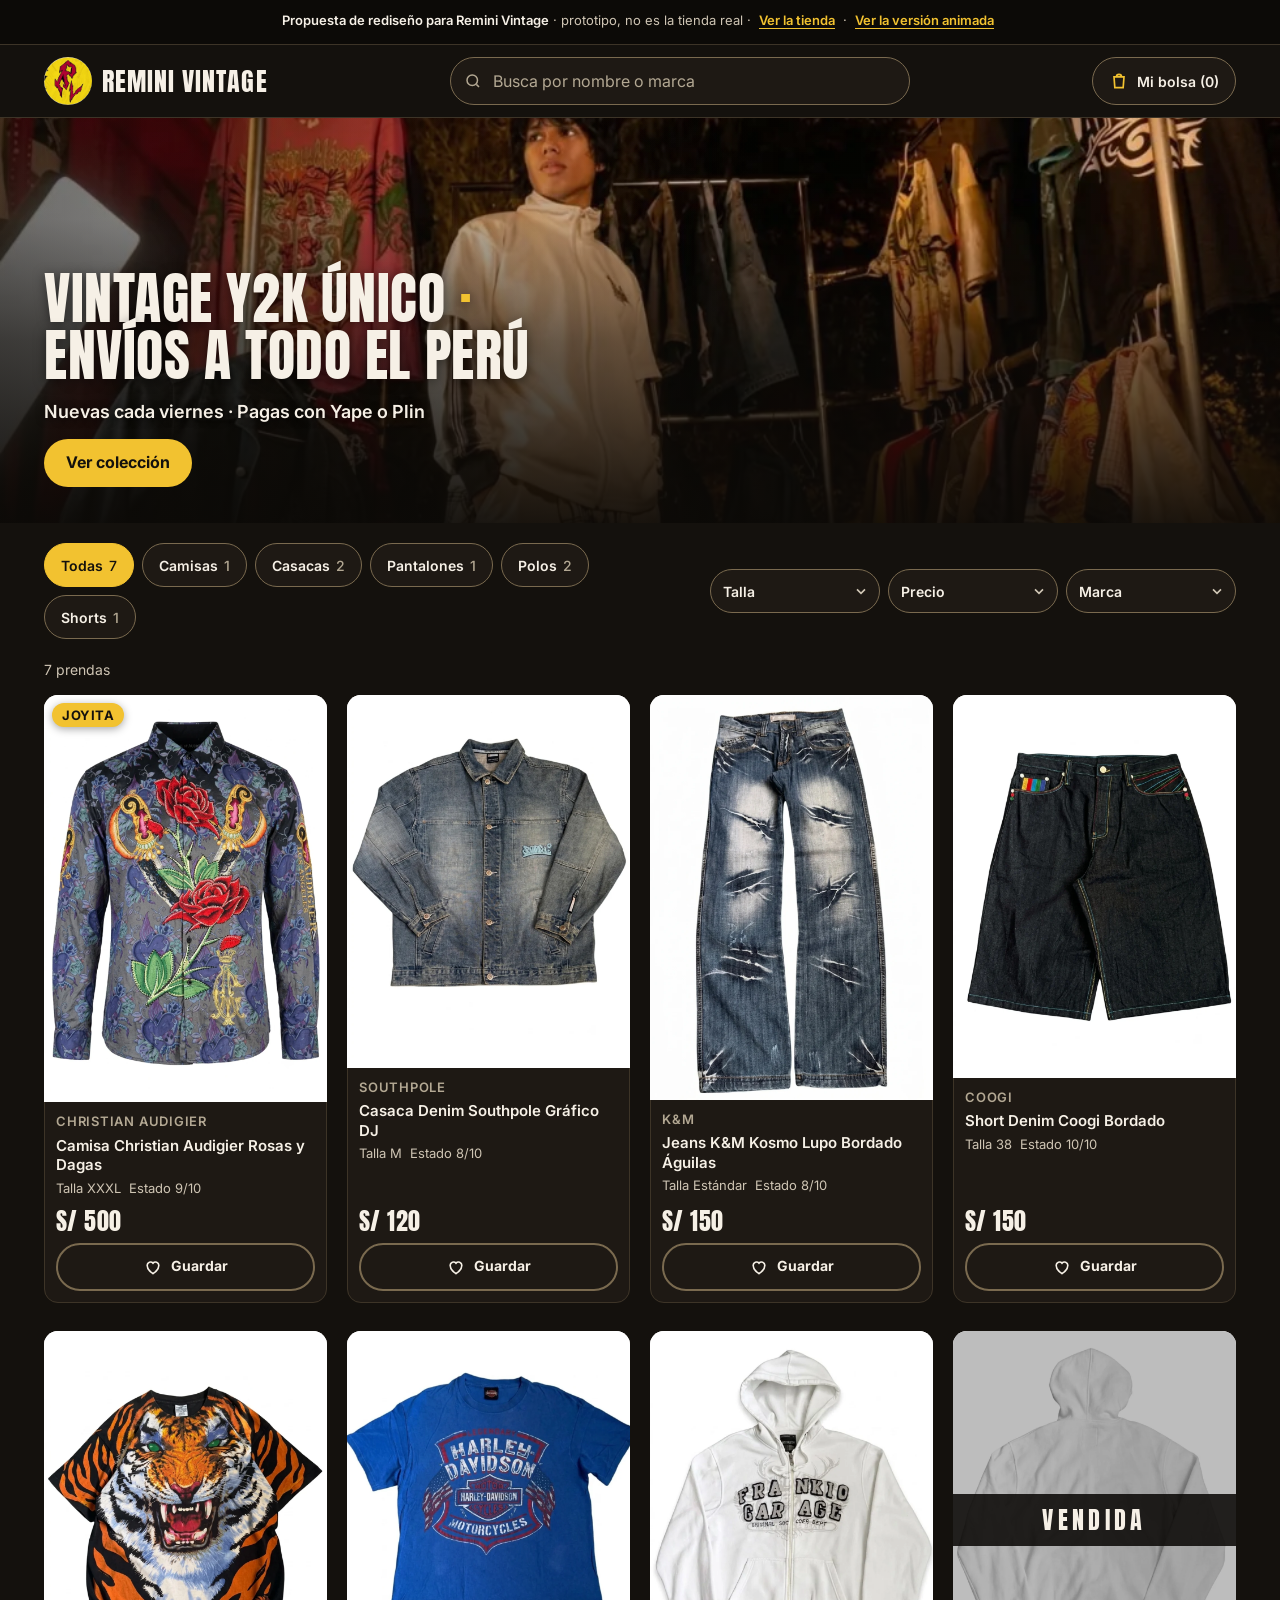
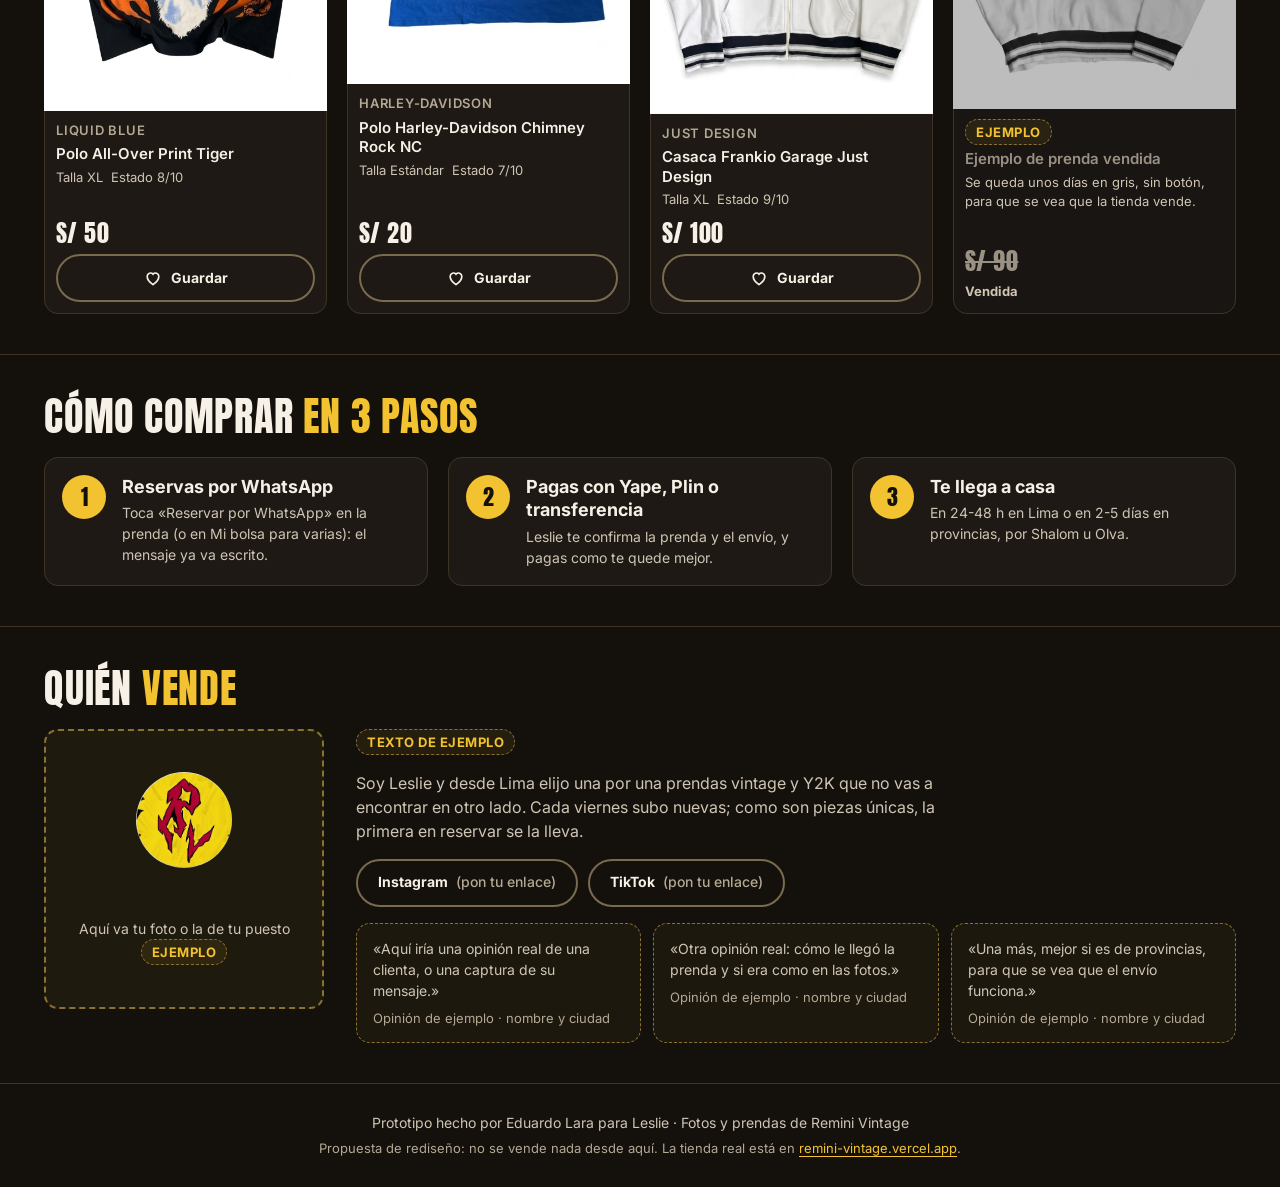
==== sobria/index.html @ 49f40ad4 "Las dos versiones juntas: la animada en la raíz y la sobria en sobria/ (fotos y datos compartidos), " ====
<!doctype html>
<html lang="es-PE">
<head>
  <meta charset="utf-8">
  <meta name="viewport" content="width=device-width, initial-scale=1, viewport-fit=cover">
  <meta name="robots" content="noindex,nofollow">
  <title>Remini Vintage · Ropa vintage y Y2K única con envíos a todo el Perú</title>
  <meta name="description" content="Prendas vintage y Y2K únicas: casacas, polos, camisas, jeans y shorts de marca. Nuevas cada viernes, pagas con Yape o Plin y envíos a todo el Perú.">
  <meta name="theme-color" content="#14110d">

  <!-- Open Graph (muestra). En la tienda real og:image y og:url deben ser URL absolutas. -->
  <meta property="og:type" content="website">
  <meta property="og:locale" content="es_PE">
  <meta property="og:site_name" content="Remini Vintage">
  <meta property="og:title" content="Remini Vintage · Vintage Y2K único, envíos a todo el Perú">
  <meta property="og:description" content="Nuevas cada viernes. Reservas por WhatsApp y pagas con Yape o Plin.">
  <meta property="og:image" content="https://eduardolar.github.io/remini-vintage-propuesta/img/compartir.jpg">
  <meta property="og:url" content="https://eduardolar.github.io/remini-vintage-propuesta/sobria/">
  <meta property="og:image:width" content="1200">
  <meta property="og:image:height" content="630">
  <meta property="og:image:alt" content="Percheros con ropa vintage de noche y una persona con conjunto blanco">
  <meta name="twitter:card" content="summary_large_image">

  <link rel="icon" href="../img/logo-remini.webp" type="image/webp">
  <link rel="preconnect" href="https://fonts.googleapis.com">
  <link rel="preconnect" href="https://fonts.gstatic.com" crossorigin>
  <link rel="stylesheet" href="https://fonts.googleapis.com/css2?family=Anton&family=Inter:wght@400;500;600;700&display=swap">
  <link rel="stylesheet" href="css/estilos.css">
  <link rel="preload" as="image" href="../img/portada.webp" fetchpriority="high">
  <script src="js/comun.js" defer></script>
  <script src="js/portada.js" defer></script>
</head>
<body>
  <a class="saltar" href="#coleccion">Saltar a la colección</a>

  <div class="franja" role="note">
    <div class="contenedor">
      <span><strong>Propuesta de rediseño para Remini Vintage</strong> · prototipo, no es la tienda real ·</span>
      <a href="https://remini-vintage.vercel.app/" rel="noopener">Ver la tienda</a> · <a href="../">Ver la versión animada</a>
    </div>
  </div>

  <header class="cabecera">
    <div class="contenedor">
      <a class="marca" href="index.html">
        <img src="../img/logo-remini.webp" alt="" width="253" height="256">
        <span>Remini Vintage</span>
      </a>

      <form class="buscador" role="search" action="index.html">
        <label class="sr" for="buscar">Buscar por nombre o marca</label>
        <svg viewBox="0 0 24 24" fill="none" stroke="currentColor" stroke-width="2" aria-hidden="true"><circle cx="11" cy="11" r="7"/><path d="m20 20-3.5-3.5"/></svg>
        <input id="buscar" name="q" type="search" placeholder="Busca por nombre o marca" autocomplete="off" enterkeyhint="search">
      </form>

      <button type="button" class="boton-bolsa" data-abrir-bolsa aria-haspopup="dialog">
        <svg viewBox="0 0 24 24" fill="none" stroke="currentColor" stroke-width="2" aria-hidden="true"><path d="M6 7h12l-1 13H7L6 7z"/><path d="M9 7a3 3 0 0 1 6 0"/></svg>
        <span>Mi bolsa (<span data-contador-bolsa>0</span>)</span>
      </button>
    </div>
  </header>

  <main>
    <section class="hero" aria-labelledby="hero-titulo">
      <img src="../img/portada.webp" alt="Puesto nocturno de Remini Vintage: percheros con polos, camisas y casacas, y una persona con conjunto blanco" width="1000" height="599" fetchpriority="high">
      <div class="contenedor hero-texto">
        <h1 id="hero-titulo">Vintage Y2K único <span class="punto" aria-hidden="true">·</span> Envíos a todo el Perú</h1>
        <p>Nuevas cada viernes · Pagas con Yape o Plin</p>
        <a class="boton boton-primario" href="#coleccion">Ver colección</a>
      </div>
    </section>

    <section id="coleccion" class="coleccion contenedor" aria-labelledby="coleccion-titulo">
      <h2 id="coleccion-titulo" class="sr">Colección</h2>

      <div class="controles">
        <ul class="categorias" aria-label="Categorías">
          <li><button type="button" class="chip" data-cat="todas" aria-pressed="true">Todas <span class="chip-cuenta" data-cuenta="todas"></span></button></li>
          <li><button type="button" class="chip" data-cat="camisas" aria-pressed="false">Camisas <span class="chip-cuenta" data-cuenta="camisas"></span></button></li>
          <li><button type="button" class="chip" data-cat="casacas" aria-pressed="false">Casacas <span class="chip-cuenta" data-cuenta="casacas"></span></button></li>
          <li><button type="button" class="chip" data-cat="pantalones" aria-pressed="false">Pantalones <span class="chip-cuenta" data-cuenta="pantalones"></span></button></li>
          <li><button type="button" class="chip" data-cat="polos" aria-pressed="false">Polos <span class="chip-cuenta" data-cuenta="polos"></span></button></li>
          <li><button type="button" class="chip" data-cat="shorts" aria-pressed="false">Shorts <span class="chip-cuenta" data-cuenta="shorts"></span></button></li>
        </ul>

        <div class="filtros" role="group" aria-label="Filtros">
          <div>
            <label class="sr" for="f-talla">Filtrar por talla</label>
            <select id="f-talla" data-filtro="talla">
              <option value="">Talla</option>
            </select>
          </div>
          <div>
            <label class="sr" for="f-precio">Filtrar por precio</label>
            <select id="f-precio" data-filtro="precio">
              <option value="">Precio</option>
              <option value="hasta-100">Hasta S/ 100</option>
              <option value="100-250">S/ 100-250</option>
              <option value="mas-250">Más de S/ 250</option>
            </select>
          </div>
          <div>
            <label class="sr" for="f-marca">Filtrar por marca</label>
            <select id="f-marca" data-filtro="marca">
              <option value="">Marca</option>
            </select>
          </div>
        </div>

        <div class="resumen">
          <p id="resultado" role="status" aria-live="polite">Cargando prendas…</p>
          <button type="button" class="boton-limpiar" data-limpiar hidden>Quitar filtros</button>
        </div>
      </div>

      <ul id="rejilla" class="rejilla" aria-labelledby="coleccion-titulo" aria-busy="true">
        <li class="estado"><span class="cargando" aria-hidden="true"></span><p>Cargando prendas…</p></li>
      </ul>
      <noscript><p class="estado">Para ver las prendas hace falta activar JavaScript.</p></noscript>
    </section>

    <section id="como-comprar" class="seccion" aria-labelledby="como-titulo">
      <div class="contenedor">
        <h2 id="como-titulo" class="titulo-seccion">Cómo comprar <span class="resalte">en 3 pasos</span></h2>
        <ol class="pasos">
          <li class="paso">
            <h3>Reservas por WhatsApp</h3>
            <p>Toca «Reservar por WhatsApp» en la prenda (o en Mi bolsa para varias): el mensaje ya va escrito.</p>
          </li>
          <li class="paso">
            <h3>Pagas con Yape, Plin o transferencia</h3>
            <p>Leslie te confirma la prenda y el envío, y pagas como te quede mejor.</p>
          </li>
          <li class="paso">
            <h3>Te llega a casa</h3>
            <p>En 24-48 h en Lima o en 2-5 días en provincias, por Shalom u Olva.</p>
          </li>
        </ol>
      </div>
    </section>

    <section id="quien-vende" class="seccion" aria-labelledby="quien-titulo">
      <div class="contenedor">
        <h2 id="quien-titulo" class="titulo-seccion">Quién <span class="resalte">vende</span></h2>
        <div class="quien">
          <div class="hueco-foto">
            <img src="../img/logo-remini.webp" alt="Logo de Remini Vintage" width="253" height="256" loading="lazy">
            <p>Aquí va tu foto o la de tu puesto <span class="etiqueta etiqueta-ejemplo">Ejemplo</span></p>
          </div>

          <div class="quien-texto">
            <p><span class="etiqueta etiqueta-ejemplo">Texto de ejemplo</span></p>
            <p>Soy Leslie y desde Lima elijo una por una prendas vintage y Y2K que no vas a encontrar en otro lado. Cada viernes subo nuevas; como son piezas únicas, la primera en reservar se la lleva.</p>
            <ul class="redes">
              <li><a class="boton boton-secundario" href="#">Instagram <span class="pon">(pon tu enlace)</span></a></li>
              <li><a class="boton boton-secundario" href="#">TikTok <span class="pon">(pon tu enlace)</span></a></li>
            </ul>

            <h3 class="sr">Opiniones de clientes</h3>
            <ul class="opiniones">
              <li class="bloque-ejemplo">
                <blockquote>
                  <p>«Aquí iría una opinión real de una clienta, o una captura de su mensaje.»</p>
                  <footer>Opinión de ejemplo · nombre y ciudad</footer>
                </blockquote>
              </li>
              <li class="bloque-ejemplo">
                <blockquote>
                  <p>«Otra opinión real: cómo le llegó la prenda y si era como en las fotos.»</p>
                  <footer>Opinión de ejemplo · nombre y ciudad</footer>
                </blockquote>
              </li>
              <li class="bloque-ejemplo">
                <blockquote>
                  <p>«Una más, mejor si es de provincias, para que se vea que el envío funciona.»</p>
                  <footer>Opinión de ejemplo · nombre y ciudad</footer>
                </blockquote>
              </li>
            </ul>
          </div>
        </div>
      </div>
    </section>
  </main>

  <footer class="pie">
    <div class="contenedor">
      <p>Prototipo hecho por Eduardo Lara para Leslie · Fotos y prendas de Remini Vintage</p>
      <p>Propuesta de rediseño: no se vende nada desde aquí. La tienda real está en <a href="https://remini-vintage.vercel.app/" rel="noopener">remini-vintage.vercel.app</a>.</p>
    </div>
  </footer>

  <dialog id="bolsa" class="bolsa" aria-labelledby="bolsa-titulo">
    <div class="bolsa-interior">
      <div class="bolsa-cabeza">
        <h2 id="bolsa-titulo">Mi bolsa</h2>
        <button type="button" class="boton boton-secundario" data-cerrar-bolsa>Cerrar</button>
      </div>
      <ul id="bolsa-lista" class="bolsa-lista"></ul>
      <div id="bolsa-pie" class="bolsa-pie" hidden></div>
    </div>
  </dialog>

  <p id="aviso" class="aviso" role="status" aria-live="polite"></p>
</body>
</html>
---- sobria/css/estilos.css ----
/* ==========================================================================
   Remini Vintage · propuesta de rediseño (prototipo)
   Un solo modo (oscuro). Todos los colores, radios y tipos salen de los tokens.
   ========================================================================== */

:root {
  color-scheme: dark;

  /* Colores */
  --fondo: #14110d;            /* casi negro cálido */
  --superficie: #1e1914;
  --superficie-2: #2a231b;
  --borde: #3d3427;            /* separadores y tarjetas */
  --borde-control: #7a6a4f;    /* bordes de botones y campos: 3:1 sobre el fondo */
  --texto: #f6f0e6;            /* 17:1 sobre --fondo */
  --texto-suave: #cfc5b4;      /* 11:1 sobre --fondo, 9:1 sobre --superficie */
  --texto-tenue: #b3a893;      /* 7:1 sobre --superficie: mínimo para texto pequeño */
  --acento: #f2c230;           /* amarillo de la marca */
  --acento-claro: #ffd65a;
  --sobre-acento: #14110d;
  --whatsapp: #25d366;
  --whatsapp-claro: #4be283;
  --sobre-whatsapp: #0a2414;   /* texto oscuro sobre el verde: 9:1 */
  --vendida: #9a9184;
  --foto-fondo: #ffffff;       /* las fotos de prenda tienen fondo blanco */
  --ejemplo-borde: #8a7330;

  /* Tipografía */
  --fuente-titulos: "Anton", Impact, "Arial Narrow", "Roboto Condensed", sans-serif;
  --fuente-texto: "Inter", system-ui, -apple-system, "Segoe UI", Roboto, Arial, sans-serif;
  --texto-xs: 0.8125rem;   /* 13 px: lo más pequeño que se usa */
  --texto-s: 0.875rem;     /* 14 px */
  --texto-m: 1rem;         /* 16 px */
  --texto-l: 1.125rem;     /* 18 px */

  /* Formas y espacios */
  --radio: 14px;
  --radio-pequeno: 10px;
  --radio-pastilla: 999px;
  --ancho-max: 1240px;
  --margen: 16px;
  --tactil: 48px;          /* alto mínimo de botones y enlaces */
  --alto-barra: 72px;      /* barra fija de la ficha */
  --sombra: 0 10px 30px rgb(0 0 0 / 0.45);
}

@media (min-width: 768px) {
  :root { --margen: 24px; }
}

/* --------------------------------------------------------------------------
   Base
   -------------------------------------------------------------------------- */

*,
*::before,
*::after { box-sizing: border-box; }

html {
  -webkit-text-size-adjust: 100%;
  text-size-adjust: 100%;
}

@media (prefers-reduced-motion: no-preference) {
  html { scroll-behavior: smooth; }
}

body {
  margin: 0;
  background: var(--fondo);
  color: var(--texto);
  font-family: var(--fuente-texto);
  font-size: var(--texto-m);
  line-height: 1.5;
  min-height: 100vh;
}

body:has(dialog[open]) { overflow: hidden; }

img { display: block; max-width: 100%; height: auto; }

h1, h2, h3, p, ul, ol, figure { margin: 0; }
ul, ol { padding: 0; }

a { color: var(--acento); text-underline-offset: 3px; }
a:hover { color: var(--acento-claro); }

button, input, select { font: inherit; color: inherit; }
button { cursor: pointer; }

:focus-visible {
  outline: 2px solid var(--acento);
  outline-offset: 2px;
}

/* Las anclas no quedan escondidas bajo la franja fija */
[id] { scroll-margin-top: 72px; }

.sr {
  position: absolute !important;
  width: 1px; height: 1px;
  padding: 0; margin: -1px;
  overflow: hidden; clip: rect(0 0 0 0);
  white-space: nowrap; border: 0;
}

.contenedor {
  width: 100%;
  max-width: var(--ancho-max);
  margin-inline: auto;
  padding-inline: var(--margen);
}

.saltar {
  position: absolute;
  left: 8px; top: -100px;
  z-index: 100;
  background: var(--acento);
  color: var(--sobre-acento);
  padding: 12px 16px;
  border-radius: var(--radio-pequeno);
  font-weight: 700;
}
.saltar:focus { top: 8px; color: var(--sobre-acento); }

/* --------------------------------------------------------------------------
   Franja fija "esto es un prototipo"
   -------------------------------------------------------------------------- */

.franja {
  position: sticky;
  top: 0;
  z-index: 40;
  background: #0c0a07;
  border-bottom: 1px solid var(--borde);
  color: var(--texto-suave);
  font-size: var(--texto-xs);
  line-height: 1.35;
}
.franja .contenedor {
  min-height: 44px;
  padding-block: 6px;
  text-align: center;
}
.franja strong { color: var(--texto); font-weight: 600; }
.franja a {
  display: inline-block;
  padding: 6px 4px;
  font-weight: 600;
  position: relative;
}
/* Zona táctil de 48 px sin engordar la franja */
.franja a::after {
  content: "";
  position: absolute;
  inset: -10px -6px;
}

/* --------------------------------------------------------------------------
   Cabecera
   -------------------------------------------------------------------------- */

.cabecera {
  background: var(--fondo);
  border-bottom: 1px solid var(--borde);
}
.cabecera .contenedor {
  display: grid;
  grid-template-columns: 1fr auto;
  grid-template-areas:
    "marca bolsa"
    "buscar buscar";
  align-items: center;
  gap: 8px 12px;
  padding-block: 10px 12px;
}

.marca {
  grid-area: marca;
  display: inline-flex;
  align-items: center;
  gap: 10px;
  min-height: var(--tactil);
  color: var(--texto);
  text-decoration: none;
  justify-self: start;
}
.marca:hover { color: var(--texto); }
.marca img {
  width: 42px;
  height: 42px;
  border-radius: 50%;
  object-fit: cover;
  flex: none;
}
.marca span {
  font-family: var(--fuente-titulos);
  font-size: 1.375rem;
  letter-spacing: 0.04em;
  line-height: 1;
  text-transform: uppercase;
  white-space: nowrap;
}

.buscador {
  grid-area: buscar;
  position: relative;
}
.buscador svg {
  position: absolute;
  left: 14px; top: 50%;
  width: 18px; height: 18px;
  transform: translateY(-50%);
  color: var(--texto-tenue);
  pointer-events: none;
}
.buscador input {
  width: 100%;
  min-height: var(--tactil);
  padding: 10px 14px 10px 42px;
  border-radius: var(--radio-pastilla);
  border: 1px solid var(--borde-control);
  background: var(--superficie);
  font-size: var(--texto-m); /* 16 px: iOS no hace zoom */
}
.buscador input::placeholder { color: var(--texto-tenue); opacity: 1; }
.buscador input:hover { border-color: var(--acento); }
.buscador input:focus-visible { outline-offset: 0; border-color: var(--acento); }

.boton-bolsa {
  grid-area: bolsa;
  display: inline-flex;
  align-items: center;
  gap: 8px;
  min-height: var(--tactil);
  padding: 0 16px;
  border-radius: var(--radio-pastilla);
  border: 1px solid var(--borde-control);
  background: var(--superficie);
  font-weight: 600;
  font-size: var(--texto-s);
  white-space: nowrap;
}
.boton-bolsa:hover { border-color: var(--acento); }
.boton-bolsa svg { width: 20px; height: 20px; color: var(--acento); flex: none; }

/* Móviles estrechos (360-399 px): todo cabe en una fila */
@media (max-width: 399px) {
  .marca { gap: 8px; }
  .marca img { width: 36px; height: 36px; }
  .marca span { font-size: 1.125rem; }
  .boton-bolsa { padding: 0 12px; gap: 6px; }
}

@media (min-width: 768px) {
  .cabecera .contenedor {
    grid-template-columns: auto 1fr auto;
    grid-template-areas: "marca buscar bolsa";
    gap: 24px;
    padding-block: 12px;
  }
  .buscador { max-width: 460px; width: 100%; justify-self: center; }
  .marca span { font-size: 1.625rem; }
  .marca img { width: 48px; height: 48px; }
}

/* --------------------------------------------------------------------------
   Botones
   -------------------------------------------------------------------------- */

.boton {
  display: inline-flex;
  align-items: center;
  justify-content: center;
  gap: 8px;
  min-height: var(--tactil);
  padding: 10px 20px;
  border-radius: var(--radio-pastilla);
  border: 2px solid transparent;
  font-weight: 700;
  font-size: var(--texto-m);
  line-height: 1.2;
  text-decoration: none;
  text-align: center;
  transition: background-color 0.15s, border-color 0.15s, color 0.15s;
}
.boton svg { width: 20px; height: 20px; flex: none; }

.boton-primario { background: var(--acento); color: var(--sobre-acento); }
.boton-primario:hover { background: var(--acento-claro); color: var(--sobre-acento); }

.boton-secundario {
  background: transparent;
  color: var(--texto);
  border-color: var(--borde-control);
}
.boton-secundario:hover { border-color: var(--acento); color: var(--texto); }

.boton-whatsapp { background: var(--whatsapp); color: var(--sobre-whatsapp); }
.boton-whatsapp:hover { background: var(--whatsapp-claro); color: var(--sobre-whatsapp); }

/* Guardar: contorno; guardada: relleno amarillo */
.boton-guardar {
  background: transparent;
  color: var(--texto);
  border-color: var(--borde-control);
  font-size: var(--texto-s);
  padding-inline: 14px;
}
.boton-guardar:hover { border-color: var(--acento); }
.boton-guardar .icono-guardada { display: none; }
.boton-guardar[aria-pressed="true"] {
  background: var(--acento);
  border-color: var(--acento);
  color: var(--sobre-acento);
}
.boton-guardar[aria-pressed="true"] .icono-guardar { display: none; }
.boton-guardar[aria-pressed="true"] .icono-guardada { display: block; }

/* Etiquetas */
.etiqueta {
  display: inline-flex;
  font-family: var(--fuente-texto);
  align-items: center;
  gap: 4px;
  padding: 3px 10px;
  border-radius: var(--radio-pastilla);
  font-size: var(--texto-xs);
  font-weight: 700;
  letter-spacing: 0.04em;
  text-transform: uppercase;
  line-height: 1.4;
}
.etiqueta-joyita { background: var(--acento); color: var(--sobre-acento); }
.etiqueta-ejemplo {
  border: 1px dashed var(--ejemplo-borde);
  color: var(--acento);
  background: rgb(242 194 48 / 0.08);
}

/* Bloque con contenido de ejemplo (aún no existe en la tienda) */
.bloque-ejemplo {
  border: 1px dashed var(--ejemplo-borde);
  border-radius: var(--radio);
  background: rgb(242 194 48 / 0.04);
  padding: 14px 16px;
}
.nota-ejemplo {
  color: var(--texto-tenue);
  font-size: var(--texto-xs);
  font-style: italic;
}

/* --------------------------------------------------------------------------
   Portada (hero)
   -------------------------------------------------------------------------- */

.hero {
  position: relative;
  height: clamp(230px, 40vh, 520px);
  height: clamp(230px, 40svh, 520px);
  overflow: hidden;
  background: #0c0a07;
}
.hero img {
  position: absolute;
  inset: 0;
  width: 100%;
  height: 100%;
  object-fit: cover;
  object-position: 45% 30%;
}
.hero::after {
  content: "";
  position: absolute;
  inset: 0;
  background:
    linear-gradient(to top, rgb(12 10 7 / 0.92) 0%, rgb(12 10 7 / 0.55) 45%, rgb(12 10 7 / 0.1) 75%),
    linear-gradient(to right, rgb(12 10 7 / 0.55), transparent 60%);
}
.hero-texto {
  position: relative;
  z-index: 1;
  height: 100%;
  display: flex;
  flex-direction: column;
  justify-content: flex-end;
  align-items: flex-start;
  gap: 10px;
  padding-block: 20px;
}
.hero h1 {
  font-family: var(--fuente-titulos);
  font-weight: 400;
  font-size: clamp(1.75rem, 7vw, 3.5rem);
  line-height: 1.02;
  letter-spacing: 0.01em;
  text-transform: uppercase;
  max-width: 18ch;
  text-shadow: 0 2px 12px rgb(0 0 0 / 0.5);
}
.hero h1 .punto { color: var(--acento); }
.hero p {
  color: var(--texto);
  font-size: var(--texto-s);
  font-weight: 600;
  text-shadow: 0 1px 8px rgb(0 0 0 / 0.7);
}
@media (min-width: 768px) {
  .hero { height: clamp(300px, 45vh, 560px); height: clamp(300px, 45svh, 560px); }
  .hero-texto { padding-block: 36px; gap: 14px; }
  .hero p { font-size: var(--texto-l); }
}

/* --------------------------------------------------------------------------
   Colección: categorías, filtros y cuadrícula
   -------------------------------------------------------------------------- */

.coleccion { padding-block: 16px 40px; }

.controles {
  display: grid;
  grid-template-columns: minmax(0, 1fr); /* que el carrusel no ensanche la página */
  gap: 10px;
  margin-bottom: 12px;
}

.categorias {
  display: flex;
  gap: 8px;
  overflow-x: auto;
  scroll-snap-type: x proximity;
  scrollbar-width: none;
  /* que el carrusel llegue a los bordes de la pantalla en móvil */
  margin-inline: calc(var(--margen) * -1);
  padding: 4px var(--margen);
  list-style: none;
}
.categorias::-webkit-scrollbar { display: none; }
.categorias li { flex: none; scroll-snap-align: start; }

.chip {
  display: inline-flex;
  align-items: center;
  gap: 6px;
  min-height: 44px;
  padding: 0 16px;
  border-radius: var(--radio-pastilla);
  border: 1px solid var(--borde-control);
  background: var(--superficie);
  color: var(--texto);
  font-weight: 600;
  font-size: var(--texto-s);
  white-space: nowrap;
}
.chip:hover { border-color: var(--acento); }
.chip[aria-pressed="true"] {
  background: var(--acento);
  border-color: var(--acento);
  color: var(--sobre-acento);
}
.chip-cuenta {
  font-weight: 500;
  color: var(--texto-tenue);
}
.chip[aria-pressed="true"] .chip-cuenta { color: var(--sobre-acento); }

.filtros {
  display: grid;
  grid-template-columns: repeat(3, minmax(0, 1fr));
  gap: 8px;
}
.filtros select {
  width: 100%;
  min-height: 44px;
  padding: 8px 30px 8px 12px;
  border-radius: var(--radio-pastilla);
  border: 1px solid var(--borde-control);
  background-color: var(--superficie);
  background-image: url("data:image/svg+xml,%3Csvg xmlns='http://www.w3.org/2000/svg' viewBox='0 0 20 20' fill='none' stroke='%23cfc5b4' stroke-width='2'%3E%3Cpath d='M5 8l5 5 5-5'/%3E%3C/svg%3E");
  background-repeat: no-repeat;
  background-position: right 10px center;
  background-size: 16px;
  appearance: none;
  font-size: var(--texto-s);
  font-weight: 600;
  text-overflow: ellipsis;
}
.filtros select:hover { border-color: var(--acento); }
.filtros select.activo { border-color: var(--acento); color: var(--acento); }
.filtros option { background: var(--superficie); color: var(--texto); }

.resumen {
  display: flex;
  align-items: center;
  justify-content: space-between;
  gap: 12px;
  min-height: 28px;
  color: var(--texto-suave);
  font-size: var(--texto-s);
}
.boton-limpiar {
  min-height: 44px;
  padding: 0 4px;
  background: none;
  border: 0;
  color: var(--acento);
  font-weight: 600;
  font-size: var(--texto-s);
  text-decoration: underline;
  text-underline-offset: 3px;
}
.boton-limpiar[hidden] { display: none; }

@media (min-width: 1024px) {
  .controles {
    grid-template-columns: minmax(0, 1fr) auto;
    align-items: center;
    gap: 12px 24px;
  }
  .categorias {
    flex-wrap: wrap;
    overflow: visible;
    margin-inline: 0;
    padding-inline: 0;
  }
  .filtros { grid-template-columns: repeat(3, 170px); }
  .resumen { grid-column: 1 / -1; }
}

/* Cuadrícula: 2 / 3 / 4 columnas */
.rejilla {
  display: grid;
  grid-template-columns: repeat(2, minmax(0, 1fr));
  gap: 20px 12px;
  list-style: none;
}
@media (min-width: 720px) {
  .rejilla { grid-template-columns: repeat(3, minmax(0, 1fr)); gap: 28px 20px; }
}
@media (min-width: 1024px) {
  .rejilla { grid-template-columns: repeat(4, minmax(0, 1fr)); }
}
.rejilla > li { display: flex; }

/* Tarjeta de prenda */
.tarjeta {
  position: relative;
  display: flex;
  flex-direction: column;
  width: 100%;
  border-radius: var(--radio);
  background: var(--superficie);
  outline: 1px solid var(--borde);
  outline-offset: -1px;
  overflow: hidden;
  transition: outline-color 0.15s;
}
.tarjeta:hover { outline-color: var(--acento); }

.tarjeta-foto {
  position: relative;
  flex: none; /* la foto mantiene el 4:5 aunque la fila sea más alta */
  aspect-ratio: 4 / 5;
  background: var(--foto-fondo);
}
.tarjeta-foto img {
  width: 100%;
  height: 100%;
  object-fit: cover;
  object-position: center 40%;
}
.tarjeta-foto .etiqueta {
  position: absolute;
  top: 8px; left: 8px;
  box-shadow: 0 2px 8px rgb(0 0 0 / 0.35);
}

.tarjeta-cuerpo {
  display: flex;
  flex-direction: column;
  gap: 4px;
  flex: 1;
  padding: 10px 12px 12px;
}
.tarjeta-marca {
  color: var(--texto-tenue);
  font-size: var(--texto-xs);
  font-weight: 600;
  letter-spacing: 0.06em;
  text-transform: uppercase;
}
.tarjeta-nombre {
  font-size: 0.9375rem;
  font-weight: 600;
  line-height: 1.3;
  /* nombre completo, sin recortar con "…" */
  overflow-wrap: anywhere;
}
.tarjeta-nombre a { color: var(--texto); text-decoration: none; }
.tarjeta-nombre a:hover { text-decoration: underline; }
.tarjeta-datos {
  display: flex;
  flex-wrap: wrap;
  gap: 2px 8px;
  color: var(--texto-suave);
  font-size: var(--texto-xs);
}
.tarjeta-pie {
  margin-top: auto;
  padding-top: 6px;
  display: grid;
  gap: 8px;
}
.precio {
  font-family: var(--fuente-titulos);
  font-weight: 400;
  letter-spacing: 0.02em;
  color: var(--texto);
  white-space: nowrap;
}
.tarjeta .precio { font-size: 1.5rem; line-height: 1.1; }
.tarjeta .boton-guardar { width: 100%; position: relative; z-index: 2; }

/* Enlace que cubre toda la tarjeta (sin anidar elementos interactivos) */
.enlace-estirado::after {
  content: "";
  position: absolute;
  inset: 0;
  z-index: 1;
  border-radius: var(--radio);
}
.enlace-estirado:focus-visible { outline: none; }
.enlace-estirado:focus-visible::after {
  outline: 2px solid var(--acento);
  outline-offset: -2px;
}

/* Ejemplo de prenda vendida */
.tarjeta-vendida { background: #191512; }
.tarjeta-vendida:hover { outline-color: var(--borde); }
.tarjeta-vendida img { filter: grayscale(1) contrast(0.85) brightness(0.8); }
.tarjeta-vendida .franja-vendida {
  position: absolute;
  left: 0; right: 0; top: 50%;
  transform: translateY(-50%);
  padding: 8px 0;
  background: rgb(12 10 7 / 0.88);
  color: var(--texto);
  font-family: var(--fuente-titulos);
  font-size: 1.5rem;
  letter-spacing: 0.18em;
  text-align: center;
}
.tarjeta-vendida .tarjeta-nombre,
.tarjeta-vendida .precio { color: var(--vendida); }
.tarjeta-vendida .precio { text-decoration: line-through; text-decoration-thickness: 2px; }

/* Estados de la lista */
.estado {
  grid-column: 1 / -1;
  display: grid;
  justify-items: center;
  gap: 12px;
  padding: 40px 20px;
  border-radius: var(--radio);
  background: var(--superficie);
  outline: 1px solid var(--borde);
  outline-offset: -1px;
  text-align: center;
  color: var(--texto-suave);
}
.estado h2, .estado h3 {
  font-family: var(--fuente-titulos);
  font-weight: 400;
  font-size: 1.5rem;
  letter-spacing: 0.02em;
  text-transform: uppercase;
  color: var(--texto);
}
.estado code {
  background: var(--fondo);
  padding: 2px 8px;
  border-radius: 6px;
  color: var(--acento);
  font-size: var(--texto-s);
}
.estado-error { outline-color: #7a3b2a; }

.cargando {
  display: inline-block;
  width: 28px; height: 28px;
  border-radius: 50%;
  border: 3px solid var(--borde);
  border-top-color: var(--acento);
  animation: girar 0.9s linear infinite;
}
@keyframes girar { to { transform: rotate(360deg); } }

/* --------------------------------------------------------------------------
   Secciones de la portada
   -------------------------------------------------------------------------- */

.seccion { padding-block: 40px; border-top: 1px solid var(--borde); }

.titulo-seccion {
  font-family: var(--fuente-titulos);
  font-weight: 400;
  font-size: clamp(1.75rem, 5vw, 2.5rem);
  line-height: 1.05;
  letter-spacing: 0.02em;
  text-transform: uppercase;
  margin-bottom: 20px;
}
.titulo-seccion .resalte { color: var(--acento); }

.pasos {
  display: grid;
  gap: 12px;
  list-style: none;
  counter-reset: paso;
}
@media (min-width: 768px) {
  .pasos { grid-template-columns: repeat(3, 1fr); gap: 20px; }
}
.paso {
  counter-increment: paso;
  display: grid;
  grid-template-columns: auto 1fr;
  gap: 4px 16px;
  align-content: start;
  padding: 18px;
  border-radius: var(--radio);
  background: var(--superficie);
  outline: 1px solid var(--borde);
  outline-offset: -1px;
}
.paso::before {
  content: counter(paso);
  grid-row: span 2;
  display: grid;
  place-items: center;
  width: 44px; height: 44px;
  border-radius: 50%;
  background: var(--acento);
  color: var(--sobre-acento);
  font-family: var(--fuente-titulos);
  font-size: 1.375rem;
}
.paso h3 { font-size: var(--texto-l); line-height: 1.3; }
.paso p { color: var(--texto-suave); font-size: var(--texto-s); }

.quien {
  display: grid;
  gap: 20px;
}
@media (min-width: 900px) {
  .quien { grid-template-columns: 280px 1fr; gap: 32px; align-items: start; }
}
.hueco-foto {
  display: grid;
  place-items: center;
  gap: 8px;
  aspect-ratio: 1;
  max-width: 280px;
  width: 100%;
  border-radius: var(--radio);
  border: 2px dashed var(--ejemplo-borde);
  background: rgb(242 194 48 / 0.05);
  color: var(--texto-suave);
  text-align: center;
  padding: 20px;
  font-size: var(--texto-s);
}
.hueco-foto img { width: 96px; height: 96px; border-radius: 50%; }
.quien-texto { display: grid; gap: 16px; }
.quien-texto > p { color: var(--texto-suave); max-width: 62ch; }
.redes { display: flex; flex-wrap: wrap; gap: 10px; list-style: none; }
.redes .boton { font-size: var(--texto-s); }
.redes .pon { font-weight: 500; color: var(--texto-tenue); }

.opiniones {
  display: grid;
  gap: 12px;
  list-style: none;
}
@media (min-width: 768px) {
  .opiniones { grid-template-columns: repeat(3, 1fr); }
}
.opiniones blockquote {
  margin: 0;
  height: 100%;
  display: grid;
  gap: 8px;
  align-content: start;
}
.opiniones p { color: var(--texto-suave); font-size: var(--texto-s); }
.opiniones footer { color: var(--texto-tenue); font-size: var(--texto-xs); }

/* --------------------------------------------------------------------------
   Pie
   -------------------------------------------------------------------------- */

.pie {
  border-top: 1px solid var(--borde);
  padding-block: 28px;
  color: var(--texto-suave);
  font-size: var(--texto-s);
  text-align: center;
}
.pie p + p { margin-top: 6px; color: var(--texto-tenue); font-size: var(--texto-xs); }

/* --------------------------------------------------------------------------
   Ficha de prenda
   -------------------------------------------------------------------------- */

.pagina-ficha { padding-bottom: calc(var(--alto-barra) + 16px + env(safe-area-inset-bottom, 0px)); }

.ficha {
  display: grid;
  gap: 16px;
  padding-block: 16px 32px;
  grid-template-areas:
    "cabeza"
    "galeria"
    "detalles";
}
@media (min-width: 900px) {
  .ficha {
    grid-template-columns: minmax(0, 1.1fr) minmax(0, 1fr);
    grid-template-areas:
      "galeria cabeza"
      "galeria detalles";
    grid-template-rows: auto 1fr;
    gap: 20px 40px;
    padding-block: 28px 48px;
  }
}

.migas {
  display: flex;
  flex-wrap: wrap;
  align-items: center;
  gap: 0 6px;
  list-style: none;
  font-size: var(--texto-s);
  color: var(--texto-tenue);
}
.migas a {
  display: inline-flex;
  align-items: center;
  min-height: 44px;
  color: var(--texto-suave);
}
.migas a:hover { color: var(--acento); }
.migas li + li::before { content: "/"; margin-right: 6px; color: var(--texto-tenue); }

.ficha-cabeza { grid-area: cabeza; display: grid; gap: 10px; align-content: start; }
.ficha-marca {
  color: var(--acento);
  font-size: var(--texto-s);
  font-weight: 700;
  letter-spacing: 0.08em;
  text-transform: uppercase;
}
.ficha-titulo {
  display: flex;
  flex-wrap: wrap;
  align-items: baseline;
  justify-content: space-between;
  gap: 4px 16px;
}
.ficha-titulo h1 {
  flex: 1 1 14ch;
  font-size: clamp(1.375rem, 4.5vw, 2rem);
  font-weight: 700;
  line-height: 1.2;
}
.ficha-titulo .precio {
  font-size: clamp(2rem, 7vw, 2.75rem);
  line-height: 1;
  color: var(--acento);
}
.datos-prenda {
  display: flex;
  flex-wrap: wrap;
  gap: 8px;
  list-style: none;
}
.dato {
  display: inline-flex;
  align-items: baseline;
  gap: 6px;
  padding: 6px 12px;
  border-radius: var(--radio-pequeno);
  background: var(--superficie);
  outline: 1px solid var(--borde);
  outline-offset: -1px;
  font-size: var(--texto-s);
  color: var(--texto-suave);
}
.dato b { color: var(--texto); font-weight: 700; }
.dato a { color: var(--texto); }
.dato a:hover { color: var(--acento); }

.envio { display: grid; gap: 6px; font-size: var(--texto-s); }
.envio-cabeza { display: flex; flex-wrap: wrap; align-items: center; gap: 8px; font-weight: 700; }
.envio p { color: var(--texto-suave); }

/* Galería */
.galeria { grid-area: galeria; display: grid; gap: 10px; align-content: start; min-width: 0; }
.galeria-pista {
  display: flex;
  overflow-x: auto;
  scroll-snap-type: x mandatory;
  scrollbar-width: none;
  border-radius: var(--radio);
  background: var(--foto-fondo);
  margin-inline: calc(var(--margen) * -1);
}
@media (min-width: 600px) {
  .galeria-pista { margin-inline: 0; }
}
.galeria-pista::-webkit-scrollbar { display: none; }
.galeria-pista:focus-visible { outline-offset: 2px; }
.galeria-pista figure {
  flex: 0 0 100%;
  scroll-snap-align: center;
  aspect-ratio: 4 / 5;
  max-height: 62vh;
  max-height: 62svh;
}
@media (min-width: 900px) {
  /* foto + miniaturas caben en pantalla y la barra fija no las tapa */
  .galeria-pista figure { max-height: max(400px, calc(100vh - 310px)); max-height: max(400px, calc(100svh - 310px)); }
}
.galeria-pista img {
  width: 100%;
  height: 100%;
  object-fit: contain;
}
.miniaturas {
  display: flex;
  gap: 8px;
  list-style: none;
}
.miniaturas button {
  width: 64px;
  height: 80px;
  padding: 0;
  border-radius: var(--radio-pequeno);
  border: 2px solid transparent;
  background: var(--foto-fondo);
  overflow: hidden;
  opacity: 0.7;
}
.miniaturas button:hover { opacity: 1; }
.miniaturas button[aria-current="true"] { border-color: var(--acento); opacity: 1; }
.miniaturas img { width: 100%; height: 100%; object-fit: cover; }
.galeria-ayuda { color: var(--texto-tenue); font-size: var(--texto-xs); }

/* Detalles */
.ficha-detalles { grid-area: detalles; display: grid; gap: 14px; align-content: start; }
.ficha-detalles h2 {
  display: flex;
  flex-wrap: wrap;
  align-items: center;
  gap: 8px;
  font-family: var(--fuente-titulos);
  font-weight: 400;
  font-size: 1.375rem;
  letter-spacing: 0.03em;
  text-transform: uppercase;
  margin-bottom: 6px;
}
.descripcion { color: var(--texto-suave); }
.medidas {
  font-size: var(--texto-l);
  font-weight: 600;
  font-variant-numeric: tabular-nums;
}
.medidas .hueco { color: var(--texto-tenue); letter-spacing: 0.1em; }
.mini-pasos { display: grid; gap: 6px; padding-left: 20px; color: var(--texto-suave); font-size: var(--texto-s); }
.mini-pasos li::marker { color: var(--acento); font-weight: 700; }

/* Barra fija inferior */
.barra-compra {
  position: fixed;
  left: 0; right: 0; bottom: 0;
  z-index: 30;
  background: rgb(20 17 13 / 0.97);
  border-top: 1px solid var(--borde);
  box-shadow: 0 -8px 24px rgb(0 0 0 / 0.4);
  padding-bottom: env(safe-area-inset-bottom, 0px);
}
.barra-compra[hidden] { display: none; }
.barra-compra .contenedor {
  display: flex;
  align-items: center;
  gap: 8px;
  min-height: var(--alto-barra);
  padding-block: 10px;
  padding-inline: 12px;
}
.barra-compra .precio { font-size: 1.625rem; line-height: 1; margin-right: auto; }
.barra-compra .boton-guardar { flex: none; min-width: var(--tactil); padding-inline: 12px; }
.barra-compra .boton-whatsapp { flex: 0 1 auto; padding-inline: 16px; font-size: 0.9375rem; }
.barra-compra .boton-whatsapp svg { width: 22px; height: 22px; }

/* En pantallas estrechas "Guardar" queda como icono (su nombre sigue ahí para lectores) */
@media (max-width: 419px) {
  .barra-compra .boton-guardar .texto-guardar {
    position: absolute; width: 1px; height: 1px; margin: -1px;
    overflow: hidden; clip: rect(0 0 0 0); white-space: nowrap;
  }
  .barra-compra .boton-guardar { padding-inline: 0; width: var(--tactil); }
  .barra-compra .precio { font-size: 1.375rem; }
  .barra-compra .boton-whatsapp { padding-inline: 12px; gap: 6px; font-size: var(--texto-s); white-space: nowrap; }
  .barra-compra .boton-whatsapp svg { width: 18px; height: 18px; }
}
@media (min-width: 768px) {
  .barra-compra .contenedor { padding-inline: var(--margen); gap: 12px; }
  .barra-compra .precio { font-size: 2rem; }
  .barra-compra .boton-whatsapp { padding-inline: 24px; font-size: var(--texto-m); }
}

/* --------------------------------------------------------------------------
   Mi bolsa (panel lateral)
   -------------------------------------------------------------------------- */

.bolsa {
  margin: 0 0 0 auto;
  padding: 0;
  width: min(420px, 100%);
  height: 100%;
  max-height: 100%;
  max-width: 100%;
  border: 0;
  border-left: 1px solid var(--borde);
  background: var(--fondo);
  color: var(--texto);
  box-shadow: var(--sombra);
}
.bolsa::backdrop { background: rgb(0 0 0 / 0.6); }
.bolsa[open] { display: flex; }
@media (prefers-reduced-motion: no-preference) {
  .bolsa[open] { animation: entrar 0.22s ease-out; }
}
@keyframes entrar { from { transform: translateX(40px); opacity: 0; } }

.bolsa-interior {
  display: flex;
  flex-direction: column;
  width: 100%;
  min-height: 0;
}
.bolsa-cabeza {
  display: flex;
  align-items: center;
  justify-content: space-between;
  gap: 12px;
  padding: 12px var(--margen);
  border-bottom: 1px solid var(--borde);
}
.bolsa-cabeza h2 {
  font-family: var(--fuente-titulos);
  font-weight: 400;
  font-size: 1.625rem;
  letter-spacing: 0.03em;
  text-transform: uppercase;
}
.bolsa-lista {
  flex: 1;
  overflow-y: auto;
  padding: 12px var(--margen);
  display: grid;
  gap: 10px;
  align-content: start;
  list-style: none;
}
.item-bolsa {
  display: grid;
  grid-template-columns: 64px 1fr auto;
  gap: 12px;
  align-items: center;
  padding: 8px;
  border-radius: var(--radio);
  background: var(--superficie);
  outline: 1px solid var(--borde);
  outline-offset: -1px;
}
.item-bolsa img {
  width: 64px;
  height: 80px;
  object-fit: cover;
  border-radius: var(--radio-pequeno);
  background: var(--foto-fondo);
}
.item-bolsa a {
  color: var(--texto);
  font-weight: 600;
  font-size: var(--texto-s);
  line-height: 1.3;
  text-decoration: none;
}
.item-bolsa a:hover { text-decoration: underline; }
.item-bolsa .item-datos { color: var(--texto-tenue); font-size: var(--texto-xs); margin-top: 2px; }
.item-bolsa .precio { font-size: 1.25rem; display: block; margin-top: 4px; }
.boton-quitar {
  min-width: 44px;
  min-height: 44px;
  padding: 0 10px;
  border-radius: var(--radio-pastilla);
  border: 1px solid var(--borde-control);
  background: transparent;
  color: var(--texto-suave);
  font-size: var(--texto-xs);
  font-weight: 600;
}
.boton-quitar:hover { border-color: var(--acento); color: var(--texto); }
.bolsa-vacia {
  display: grid;
  justify-items: center;
  gap: 12px;
  padding: 48px 12px;
  text-align: center;
  color: var(--texto-suave);
}
.bolsa-vacia svg { width: 48px; height: 48px; color: var(--texto-tenue); }
.bolsa-pie {
  display: grid;
  gap: 10px;
  padding: 14px var(--margen) calc(14px + env(safe-area-inset-bottom, 0px));
  border-top: 1px solid var(--borde);
  background: var(--superficie);
}
.bolsa-total {
  display: flex;
  justify-content: space-between;
  align-items: baseline;
  font-weight: 600;
}
.bolsa-total .precio { font-size: 1.75rem; color: var(--acento); }
.bolsa-pie .boton { width: 100%; }

/* Aviso flotante ("Guardada en tu bolsa") */
.aviso {
  position: fixed;
  left: 50%;
  bottom: 16px;
  z-index: 50;
  transform: translateX(-50%);
  max-width: calc(100% - 32px);
  padding: 10px 18px;
  border-radius: var(--radio-pastilla);
  background: var(--texto);
  color: var(--fondo);
  font-weight: 600;
  font-size: var(--texto-s);
  box-shadow: var(--sombra);
  text-align: center;
}
.aviso:empty { display: none; }
.pagina-ficha .aviso { bottom: calc(var(--alto-barra) + env(safe-area-inset-bottom, 0px) + 12px); }

/* --------------------------------------------------------------------------
   Movimiento reducido
   -------------------------------------------------------------------------- */

@media (prefers-reduced-motion: reduce) {
  *,
  *::before,
  *::after {
    animation-duration: 0.01ms !important;
    animation-iteration-count: 1 !important;
    transition-duration: 0.01ms !important;
    scroll-behavior: auto !important;
  }
  .cargando { animation: none; border-top-color: var(--borde); border-right-color: var(--acento); }
}
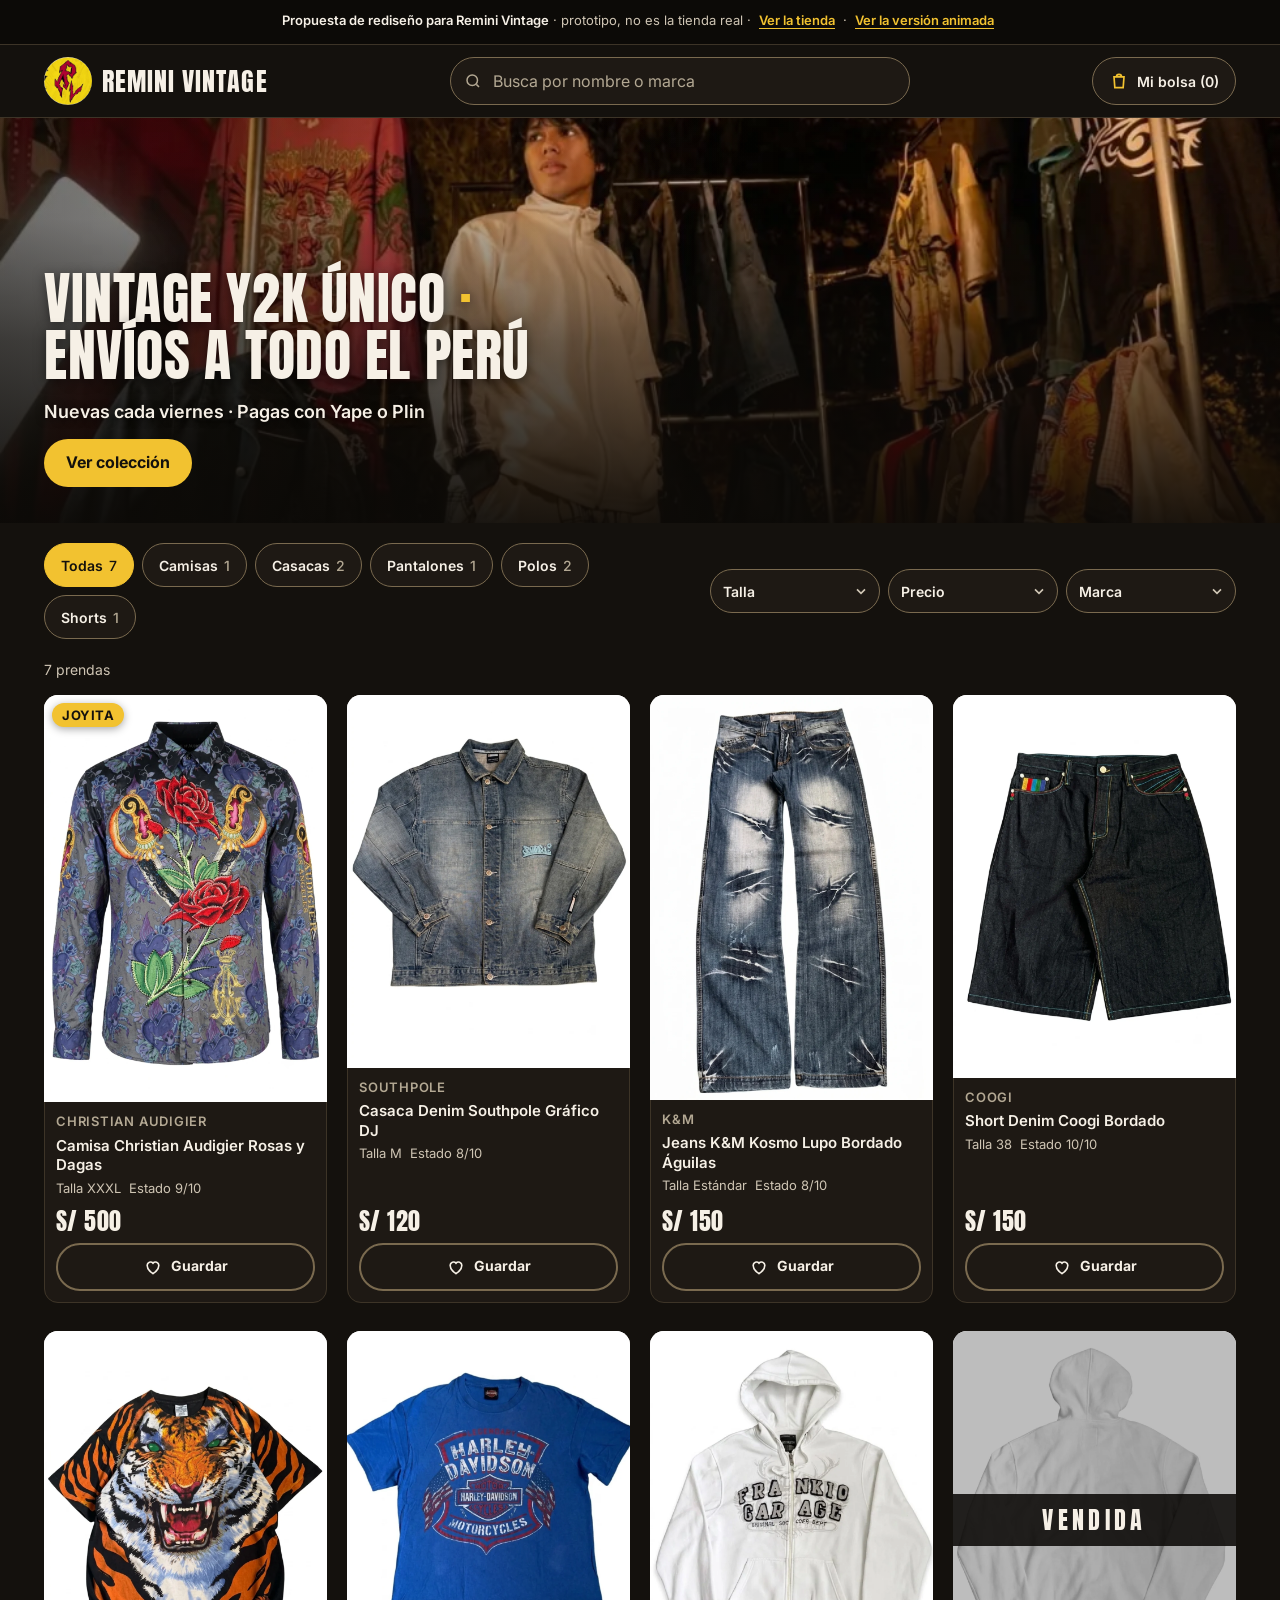
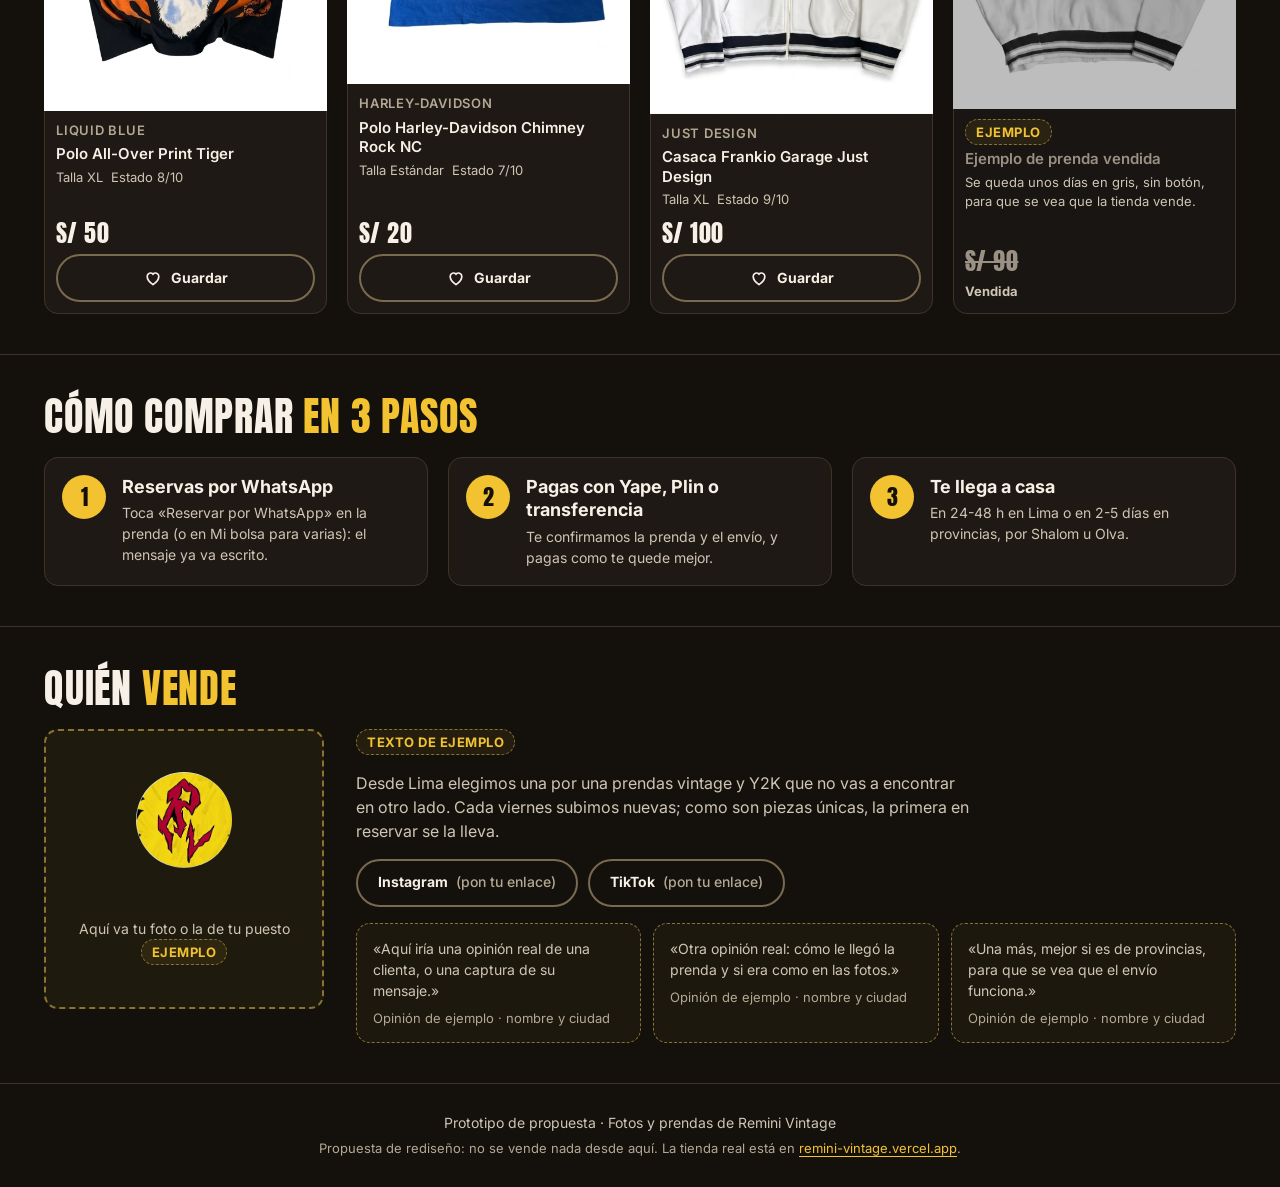
==== commit 547bfe1b: "Sin nombres de personas en la web, el README ni los datos: «la tienda» y «quien vende» en su lugar" ====
--- a/sobria/index.html
+++ b/sobria/index.html
@@ -129,7 +129,7 @@
           </li>
           <li class="paso">
             <h3>Pagas con Yape, Plin o transferencia</h3>
-            <p>Leslie te confirma la prenda y el envío, y pagas como te quede mejor.</p>
+            <p>Te confirmamos la prenda y el envío, y pagas como te quede mejor.</p>
           </li>
           <li class="paso">
             <h3>Te llega a casa</h3>
@@ -150,7 +150,7 @@
 
           <div class="quien-texto">
             <p><span class="etiqueta etiqueta-ejemplo">Texto de ejemplo</span></p>
-            <p>Soy Leslie y desde Lima elijo una por una prendas vintage y Y2K que no vas a encontrar en otro lado. Cada viernes subo nuevas; como son piezas únicas, la primera en reservar se la lleva.</p>
+            <p>Desde Lima elegimos una por una prendas vintage y Y2K que no vas a encontrar en otro lado. Cada viernes subimos nuevas; como son piezas únicas, la primera en reservar se la lleva.</p>
             <ul class="redes">
               <li><a class="boton boton-secundario" href="#">Instagram <span class="pon">(pon tu enlace)</span></a></li>
               <li><a class="boton boton-secundario" href="#">TikTok <span class="pon">(pon tu enlace)</span></a></li>
@@ -185,7 +185,7 @@
 
   <footer class="pie">
     <div class="contenedor">
-      <p>Prototipo hecho por Eduardo Lara para Leslie · Fotos y prendas de Remini Vintage</p>
+      <p>Prototipo de propuesta · Fotos y prendas de Remini Vintage</p>
       <p>Propuesta de rediseño: no se vende nada desde aquí. La tienda real está en <a href="https://remini-vintage.vercel.app/" rel="noopener">remini-vintage.vercel.app</a>.</p>
     </div>
   </footer>
